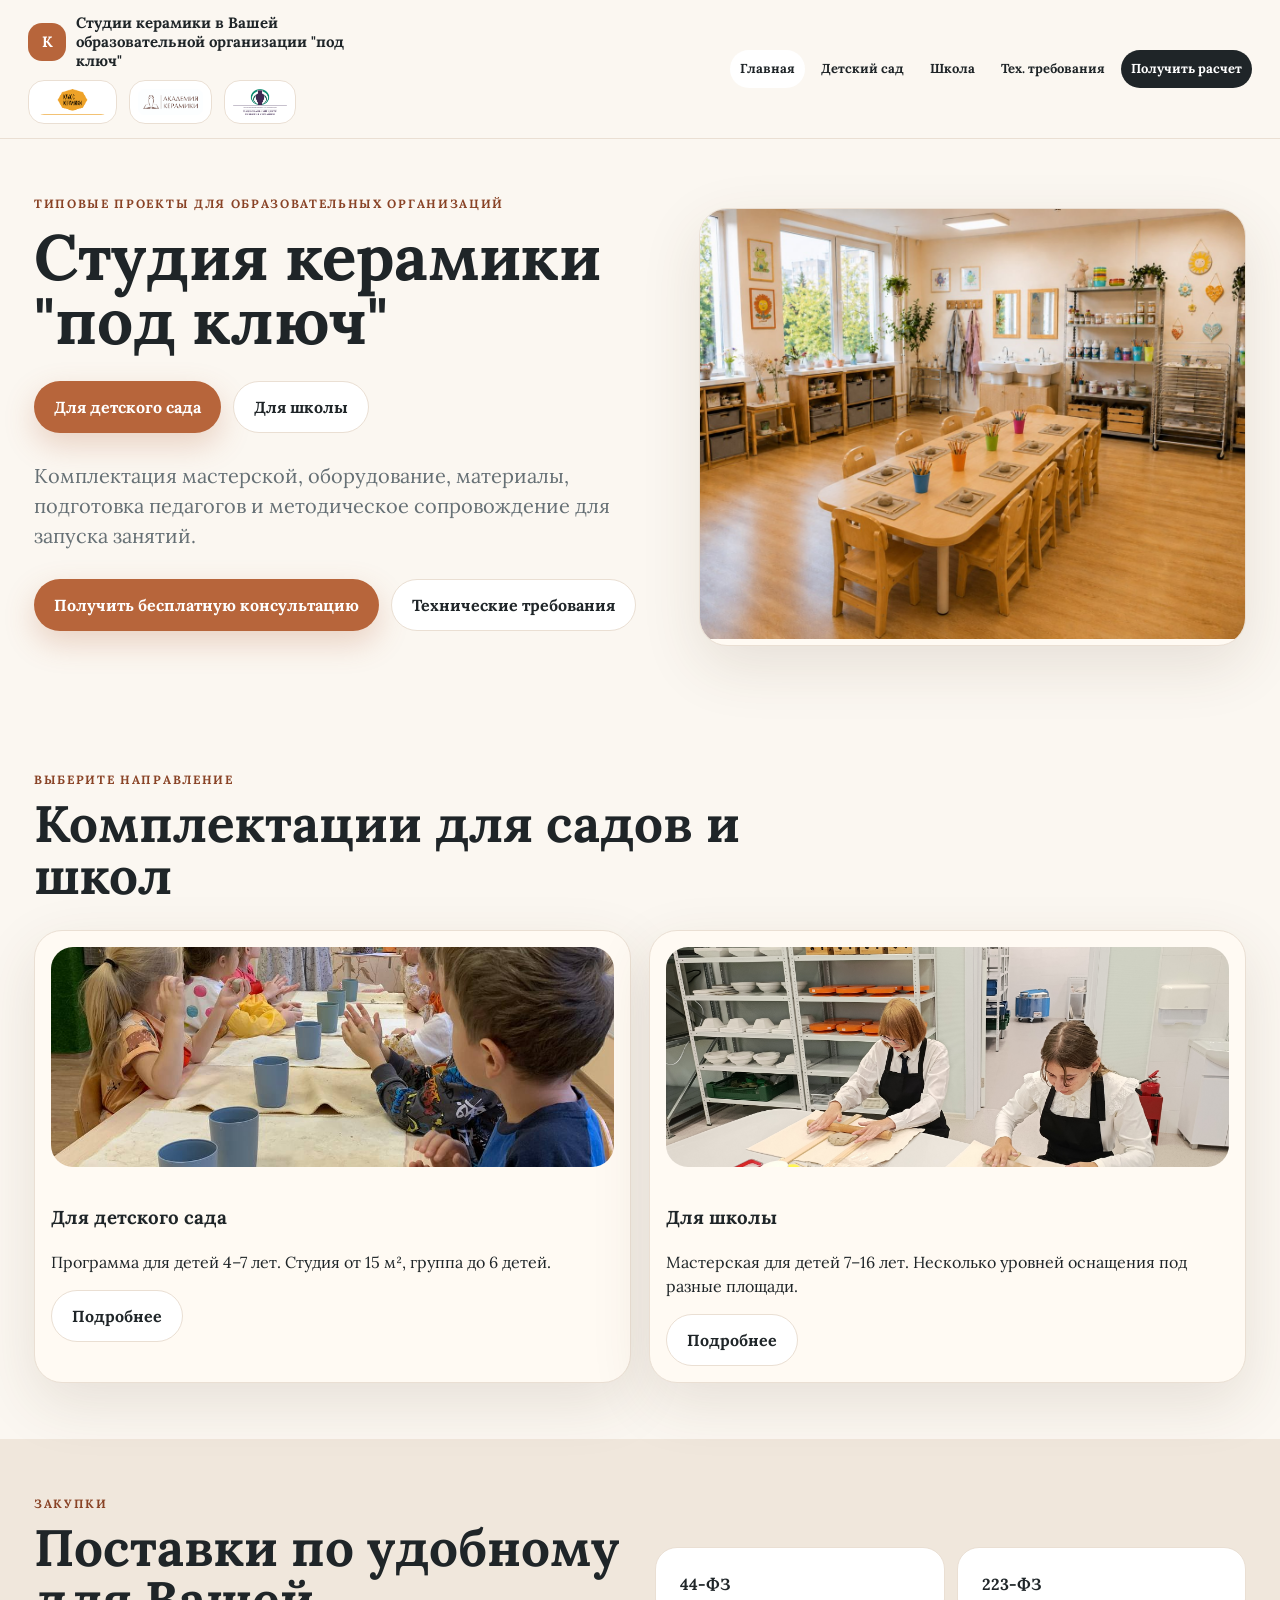
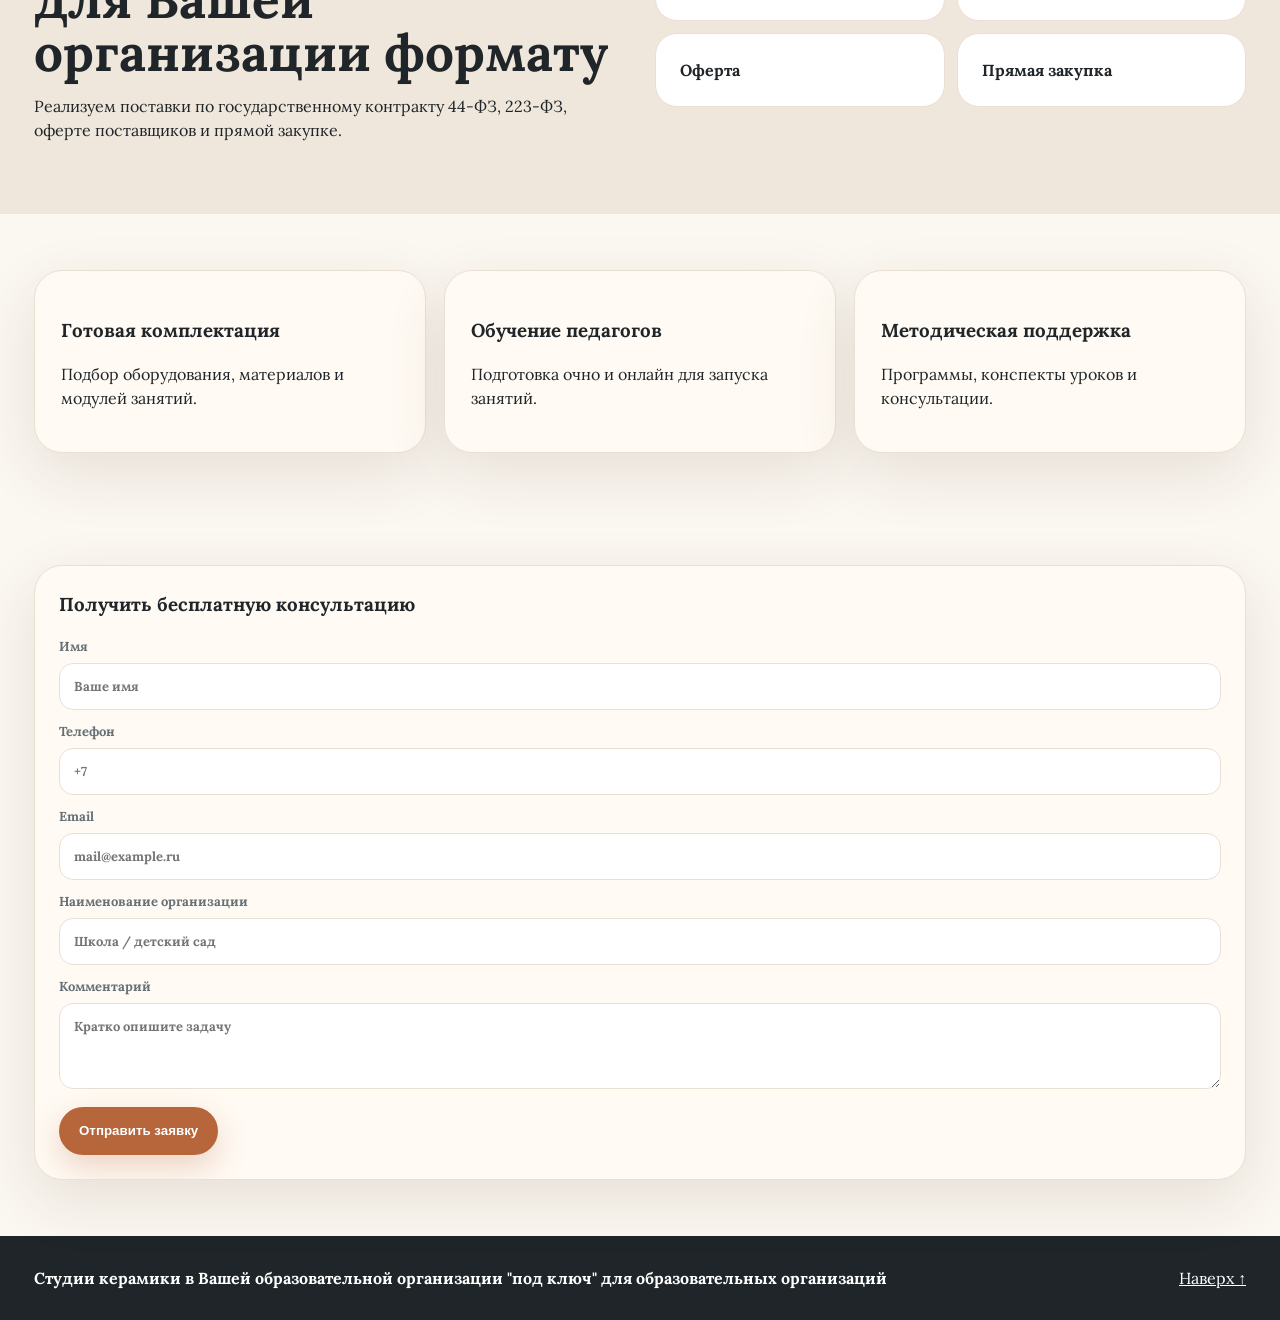
==== index.html @ 2d9cae2c "Publish approved local site updates" ====
<!doctype html>
<html lang="ru">
<head>
  <meta charset="utf-8">
  <meta name="viewport" content="width=device-width, initial-scale=1">
  <title>Студии керамики для школ и детских садов</title>
  <meta name="description" content="Типовые проекты студий и мастерских керамики для школ и детских садов: оборудование, обучение педагогов, методическое сопровождение.">
  <link rel="preconnect" href="https://fonts.googleapis.com">
  <link rel="preconnect" href="https://fonts.gstatic.com" crossorigin>
  <link href="https://fonts.googleapis.com/css2?family=Lora:wght@400;500;600;700&display=swap" rel="stylesheet">
  <link rel="stylesheet" href="assets/css/styles.css?v=lora-prod">
</head>
<body>

<header class="site-header">
  <div class="brand-stack">
    <a class="brand" href="index.html" aria-label="На главную">
      <span class="brand-mark">К</span><span>Керамические студии</span>
    </a>
    <div class="logo-row header-logo-row" aria-label="logos партнеров">
      <img src="logos/logo_class_ceramics.png" alt="Лого Класс керамики" loading="lazy">
      <img src="logos/logo_academy_ceramics.jpg" alt="Лого Академия керамики" loading="lazy">
      <img src="logos/logo_ncrk.png" alt="Лого НЦРК" loading="lazy">
    </div>
  </div>
  <button class="menu-toggle" aria-label="Открыть меню">☰</button>
  <nav class="main-nav">
    <a class="active" href="index.html">Главная</a>
    <a class="" href="detskiy-sad.html">Детский сад</a>
    <a class="" href="shkola.html">Школа</a>
    <a class="" href="tech.html">Тех. требования</a>
    <a class="nav-cta" href="#consult">Получить расчет</a>
  </nav>
</header>
<main>
<section id="top" class="hero">
  <div class="hero-content">
    <p class="eyebrow">Типовые проекты для образовательных организаций</p>
    <h1>Студия керамики "под ключ"</h1>
    <div class="actions"><a class="btn btn-primary" href="https://educeramic.ru/detskiy-sad.html">Для детского сада</a><a class="btn btn-secondary" href="https://educeramic.ru/shkola.html">Для школы</a></div>
    <p class="lead">Комплектация мастерской, оборудование, материалы, подготовка педагогов и методическое сопровождение для запуска занятий.</p>
    <div class="actions"><a class="btn btn-primary" href="#consult">Получить бесплатную консультацию</a><a class="btn btn-secondary" href="tech.html">Технические требования</a></div>
  </div>
  <div class="hero-card">
    <img class="hero-img" src="gardens/kindergarten_layout.jpg" alt="Расстановка студии керамики" loading="lazy" data-path="gardens/kindergarten_layout.jpg">
  </div>
</section>
<section class="section">
  <div class="section-head"><p class="eyebrow">Выберите направление</p><h2>Комплектации для садов и школ</h2></div>
  <div class="choice-grid">
    <article id="for-kindergarten" class="choice-card"><img class="" src="gardens/kindergarten_menu.jpg" alt="Для детского сада" loading="lazy" data-path="gardens/kindergarten_menu.jpg"><div><h3>Для детского сада</h3><p>Программа для детей 4–7 лет. Студия от 15 м², группа до 6 детей.</p><a class="btn btn-card" href="detskiy-sad.html">Подробнее</a></div></article>
    <article id="for-school" class="choice-card"><img class="" src="schools/school_menu.jpg" alt="Для школы" loading="lazy" data-path="schools/school_menu.jpg"><div><h3>Для школы</h3><p>Мастерская для детей 7–16 лет. Несколько уровней оснащения под разные площади.</p><a class="btn btn-card" href="shkola.html">Подробнее</a></div></article>
  </div>
</section>
<section class="section section-alt">
  <div class="split"><div><p class="eyebrow">Закупки</p><h2>Поставки по удобному для Вашей организации формату</h2><p>Реализуем поставки по государственному контракту 44-ФЗ, 223-ФЗ, оферте поставщиков и прямой закупке.</p></div><div class="feature-grid"><div>44-ФЗ</div><div>223-ФЗ</div><div>Оферта</div><div>Прямая закупка</div></div></div>
</section>
<section class="section"><div class="benefits"><div><h3>Готовая комплектация</h3><p>Подбор оборудования, материалов и модулей занятий.</p></div><div><h3>Обучение педагогов</h3><p>Подготовка очно и онлайн для запуска занятий.</p></div><div><h3>Методическая поддержка</h3><p>Программы, конспекты уроков и консультации.</p></div></div></section>
<section id="consult" class="section form-section">
<form id="main-consult" class="lead-form" action="https://formsubmit.co/ooo.dhc.tvorec@gmail.com" method="POST">
  <input type="hidden" name="_subject" value="Заявка с EDUCERAMIC_MAIN">
  <h3>Получить бесплатную консультацию</h3>
  <label>Имя<input name="name" type="text" placeholder="Ваше имя"></label>
  <label>Телефон<input name="phone" type="tel" placeholder="+7"></label>
  <label>Email<input name="email" type="email" placeholder="mail@example.ru"></label>
  <label>Наименование организации<input name="org" type="text" placeholder="Школа / детский сад"></label>
  <label>Комментарий<textarea name="comment" rows="3" placeholder="Кратко опишите задачу"></textarea></label>
  <button class="btn btn-primary" type="submit">Отправить заявку</button>
</form></section>
</main>
<footer class="footer">
  <div>
    <strong>Керамические студии для образовательных организаций</strong>
  </div>
  <a href="#top">Наверх ↑</a>
</footer>
<script src="assets/js/main.js?v=forms-menu-close"></script>
</body>
</html>
---- assets/css/styles.css ----
:root{--bg:#fbf7f1;--card:#fffaf3;--text:#1f2528;--muted:#667075;--line:#eadfd3;--accent:#b7653b;--accent-dark:#894326;--green:#556b4f;--shadow:0 20px 60px rgba(80,55,35,.12);--radius:28px}*{box-sizing:border-box}html{scroll-behavior:smooth}body{margin:0;font-family:Lora,Georgia,serif;color:var(--text);background:var(--bg);line-height:1.5}.site-header{position:sticky;top:0;z-index:50;display:flex;align-items:center;justify-content:space-between;gap:20px;padding:16px clamp(18px,4vw,52px);background:rgba(251,247,241,.86);backdrop-filter:blur(18px);border-bottom:1px solid var(--line)}.brand{display:flex;align-items:center;gap:10px;color:var(--text);font-weight:800;text-decoration:none}.brand-mark{display:grid;place-items:center;width:38px;height:38px;border-radius:14px;background:var(--accent);color:#fff;flex:0 0 auto}.main-nav{display:flex;align-items:center;gap:12px}.main-nav a{color:var(--text);text-decoration:none;font-weight:700;font-size:14px;padding:10px 12px;border-radius:999px}.main-nav a.active,.main-nav a:hover{background:#fff}.nav-cta{background:var(--text)!important;color:#fff!important}.menu-toggle{display:none;border:0;background:#fff;border-radius:12px;font-size:24px;padding:8px 12px}.hero{display:grid;grid-template-columns:1.1fr .9fr;gap:40px;align-items:center;min-height:calc(100vh - 80px);padding:70px clamp(18px,5vw,76px)}.hero h1,.subhero h1,.section h2,.package-card h3,.choice-card h3,.benefits h3,.lead-form h3,.tech-card h2{font-family:Lora,Georgia,serif;font-weight:700}.hero h1,.subhero h1{font-size:clamp(36px,6vw,76px);line-height:.95;margin:12px 0 22px}.lead{font-family:Lora,Georgia,serif;font-size:clamp(18px,2.4vw,24px);color:var(--muted);max-width:760px}.eyebrow{margin:0 0 8px;text-transform:uppercase;letter-spacing:.14em;color:var(--accent-dark);font-size:12px;font-weight:800}.actions{display:flex;flex-wrap:wrap;gap:12px;margin:28px 0}.btn{display:inline-flex;align-items:center;justify-content:center;min-height:48px;border-radius:999px;padding:13px 20px;text-decoration:none;font-weight:800;border:0;cursor:pointer}.btn-primary{background:var(--accent);color:#fff;box-shadow:0 12px 30px rgba(183,101,59,.25)}.btn-secondary,.btn-card{background:#fff;color:var(--text);border:1px solid var(--line)}.text-link{display:inline-block;margin-top:12px;color:var(--accent-dark);font-weight:800}.hero-card,.package-card,.tech-card,.choice-card,.lead-form,.benefits>div{background:var(--card);border:1px solid var(--line);border-radius:var(--radius);box-shadow:var(--shadow);overflow:hidden}.hero-img,.wide-img{width:100%;height:520px;object-fit:cover;background:#eee}.wide-img{height:420px;border-radius:var(--radius);box-shadow:var(--shadow)}.logo-row{display:flex;flex-wrap:wrap;gap:12px;margin-top:26px}.logo-row img{height:52px;max-width:180px;object-fit:contain;background:#fff;border-radius:16px;padding:8px;border:1px solid var(--line)}.section{padding:70px clamp(18px,5vw,76px)}.section-alt{background:#f0e7dc}.section-head{max-width:780px;margin-bottom:28px}.section h2{font-size:clamp(28px,4vw,52px);line-height:1.02;margin:0 0 16px}.choice-grid,.package-grid,.tech-grid{display:grid;grid-template-columns:repeat(2,minmax(0,1fr));gap:24px}.choice-card{display:grid;grid-template-columns:42% 1fr;gap:18px;padding:16px;align-items:center}.choice-card img{width:100%;height:260px;object-fit:cover;border-radius:22px;background:#eee}.split{display:grid;grid-template-columns:1fr 1fr;gap:30px;align-items:center}.feature-grid{display:grid;grid-template-columns:repeat(2,1fr);gap:12px}.feature-grid div,.stat-grid div{background:#fff;border:1px solid var(--line);padding:24px;border-radius:22px;font-weight:800}.benefits{display:grid;grid-template-columns:repeat(3,1fr);gap:18px}.benefits>div{padding:26px}.subhero{padding:80px clamp(18px,5vw,76px) 40px}.stat-grid{display:grid;grid-template-columns:repeat(4,1fr);gap:14px;margin-bottom:18px}.stat-grid b{display:block;font-size:28px;color:var(--accent-dark)}.stat-grid span{color:var(--muted);font-weight:600}.package-card{padding:24px}.package-wide{display:grid;grid-template-columns:1fr 1fr;gap:24px}.package-card h3{font-size:32px;margin:0 0 6px}.price{font-size:24px;font-weight:900;color:var(--accent-dark);margin:0 0 18px}.clean-list{padding-left:20px}.clean-list li,.simple-list li{margin:8px 0}.simple-list{padding-left:18px}.two-cols{display:grid;grid-template-columns:1fr .85fr;gap:20px}.slider{position:relative;margin:16px 0 20px}.slider-track{display:flex;overflow-x:auto;scroll-snap-type:x mandatory;gap:10px;scrollbar-width:thin}.slide{min-width:78%;scroll-snap-align:start}.slide img{width:100%;height:280px;object-fit:cover;border-radius:22px;background:#eee;border:1px solid var(--line)}.slider-btn{position:absolute;top:50%;transform:translateY(-50%);z-index:2;width:38px;height:38px;border:0;border-radius:999px;background:#fff;box-shadow:var(--shadow);font-size:26px;cursor:pointer}.slider-btn.prev{left:8px}.slider-btn.next{right:8px}.form-section{display:grid;grid-template-columns:repeat(auto-fit,minmax(280px,1fr));gap:18px;align-items:start}.lead-form{padding:24px}.lead-form h3{margin-top:0}.lead-form label{display:block;font-size:13px;font-weight:800;color:var(--muted);margin:12px 0}.lead-form input,.lead-form select,.lead-form textarea{width:100%;margin-top:6px;padding:13px 14px;border-radius:14px;border:1px solid var(--line);font:inherit;background:#fff}.tech-card{padding:28px}.footer{display:flex;justify-content:space-between;gap:24px;padding:34px clamp(18px,5vw,76px);background:#1f2528;color:#fff}.footer a{color:#fff}.image-missing{display:grid!important;place-items:center!important;text-align:center;padding:20px;background:linear-gradient(135deg,#efe5d8,#fff7ed);color:#7c5a45;font-weight:800;border:1px dashed #caa489}.image-missing::after{content:'Изображение не найдено: ' attr(data-path);font-size:13px}@media (max-width:860px){.menu-toggle{display:block}.main-nav{display:none;position:absolute;top:70px;left:18px;right:18px;flex-direction:column;align-items:stretch;background:#fff;border:1px solid var(--line);border-radius:22px;padding:14px;box-shadow:var(--shadow)}.main-nav.open{display:flex}.hero{grid-template-columns:1fr;padding-top:44px;min-height:auto}.hero-img,.wide-img{height:320px}.choice-grid,.package-grid,.tech-grid,.split,.package-wide,.two-cols{grid-template-columns:1fr}.choice-card{grid-template-columns:1fr}.benefits,.stat-grid{grid-template-columns:1fr}.section{padding:48px 18px}.subhero{padding:54px 18px 28px}.slide{min-width:88%}.slide img{height:240px}.footer{display:block}.main-nav a{font-size:16px}.hero h1,.subhero h1{font-size:42px}.logo-row img{height:46px}}

@media (min-width:861px) and (max-width:1280px){
  .site-header{padding:14px 28px;gap:14px}
  .brand{max-width:340px;font-size:15px;line-height:1.25}
  .main-nav{gap:6px}
  .main-nav a{font-size:13px;padding:9px 10px}
  .hero{grid-template-columns:minmax(0,1fr) minmax(360px,.86fr);gap:28px;min-height:auto;padding:56px 34px}
  .hero h1,.subhero h1{font-size:clamp(44px,5.2vw,64px);line-height:1}
  .lead{font-size:20px}
  .hero-img{height:430px}
  .wide-img{height:380px}
  .section{padding:56px 34px}
  .subhero{padding:64px 34px 34px}
  .choice-grid,.package-grid,.tech-grid{gap:18px}
  .choice-card{grid-template-columns:1fr;align-content:start}
  .choice-card img{height:220px}
  .stat-grid{grid-template-columns:repeat(2,1fr)}
  .package-card{padding:22px}
  .package-wide,.two-cols{grid-template-columns:1fr}
  .slide{min-width:72%}
  .slide img{height:250px}
  .footer{padding:30px 34px}
}

@media (max-width:640px){
  :root{--radius:20px}
  body{font-size:15px}
  .site-header{align-items:flex-start;gap:12px;padding:12px 18px}
  .brand{min-width:0;max-width:calc(100vw - 104px);font-size:17px;line-height:1.25}
  .brand-mark{width:42px;height:42px;border-radius:16px;font-size:20px}
  .menu-toggle{width:52px;height:52px;padding:0;border-radius:16px;flex:0 0 auto}
  .main-nav{top:70px;left:12px;right:12px;border-radius:18px}
  .main-nav a{padding:13px 14px}
  .nav-cta{text-align:center}
  .hero{gap:30px;padding:38px 18px 48px}
  .hero h1,.subhero h1{font-size:38px;line-height:1.04;margin-bottom:18px}
  .lead{font-size:18px;line-height:1.55}
  .eyebrow{font-size:11px;line-height:1.4}
  .actions{display:grid;grid-template-columns:1fr;gap:12px;margin:24px 0}
  .btn{width:100%;min-height:50px;padding:13px 16px;text-align:center}
  .logo-row{display:grid;grid-template-columns:repeat(3,minmax(0,1fr));gap:10px}
  .logo-row img{width:100%;height:48px;max-width:none;padding:7px;border-radius:14px}
  .hero-img,.wide-img{height:300px;border-radius:20px}
  .section{padding:46px 18px}
  .section h2{font-size:34px;line-height:1.08}
  .choice-card,.package-card,.tech-card,.lead-form,.benefits>div{border-radius:20px}
  .choice-card{padding:14px;gap:14px}
  .choice-card img{height:220px;border-radius:16px}
  .feature-grid{grid-template-columns:1fr}
  .feature-grid div,.stat-grid div{padding:20px;border-radius:18px}
  .package-card{padding:18px}
  .package-card h3{font-size:30px}
  .price{font-size:22px}
  .clean-list,.simple-list{padding-left:18px}
  .slide{min-width:92%}
  .slide img{height:220px;border-radius:16px}
  .slider-btn{width:34px;height:34px;font-size:24px}
  .form-section{grid-template-columns:1fr;gap:14px}
  .lead-form input,.lead-form select,.lead-form textarea{border-radius:12px}
  .footer{padding:28px 18px}
}

@media (max-width:420px){
  .brand{font-size:15px;max-width:calc(100vw - 92px)}
  .brand-mark{width:38px;height:38px}
  .menu-toggle{width:46px;height:46px}
  .hero h1,.subhero h1{font-size:34px}
  .hero-img,.wide-img{height:260px}
  .choice-card img,.slide img{height:200px}
  .logo-row img{height:44px}
}

.brand-stack{display:flex;flex-direction:column;gap:10px;min-width:0}
.header-logo-row{margin-top:0}
.header-logo-row img{height:44px}
@media (max-width:860px){
  .brand-stack{max-width:calc(100vw - 104px)}
  .header-logo-row{grid-template-columns:repeat(3,minmax(0,1fr));max-width:100%}
}
@media (max-width:420px){
  .brand-stack{max-width:calc(100vw - 92px)}
  .header-logo-row img{height:40px}
}
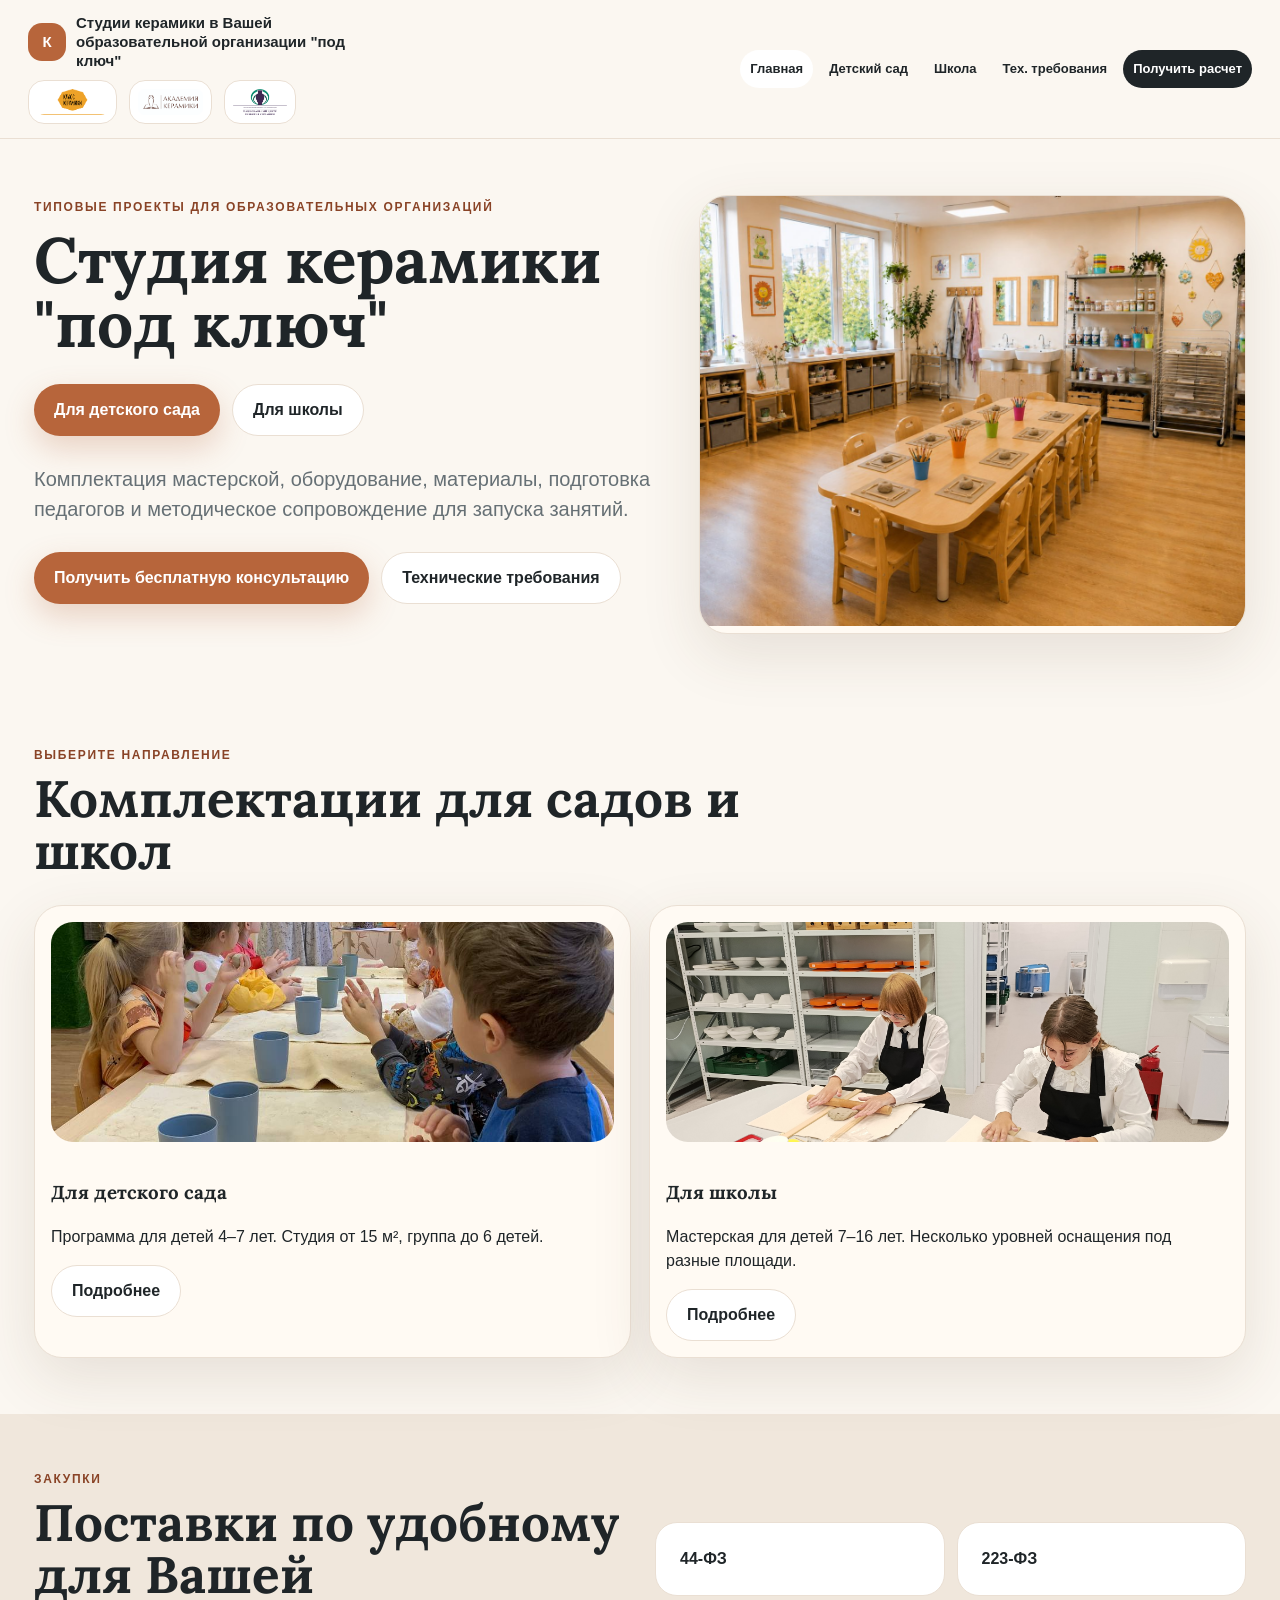
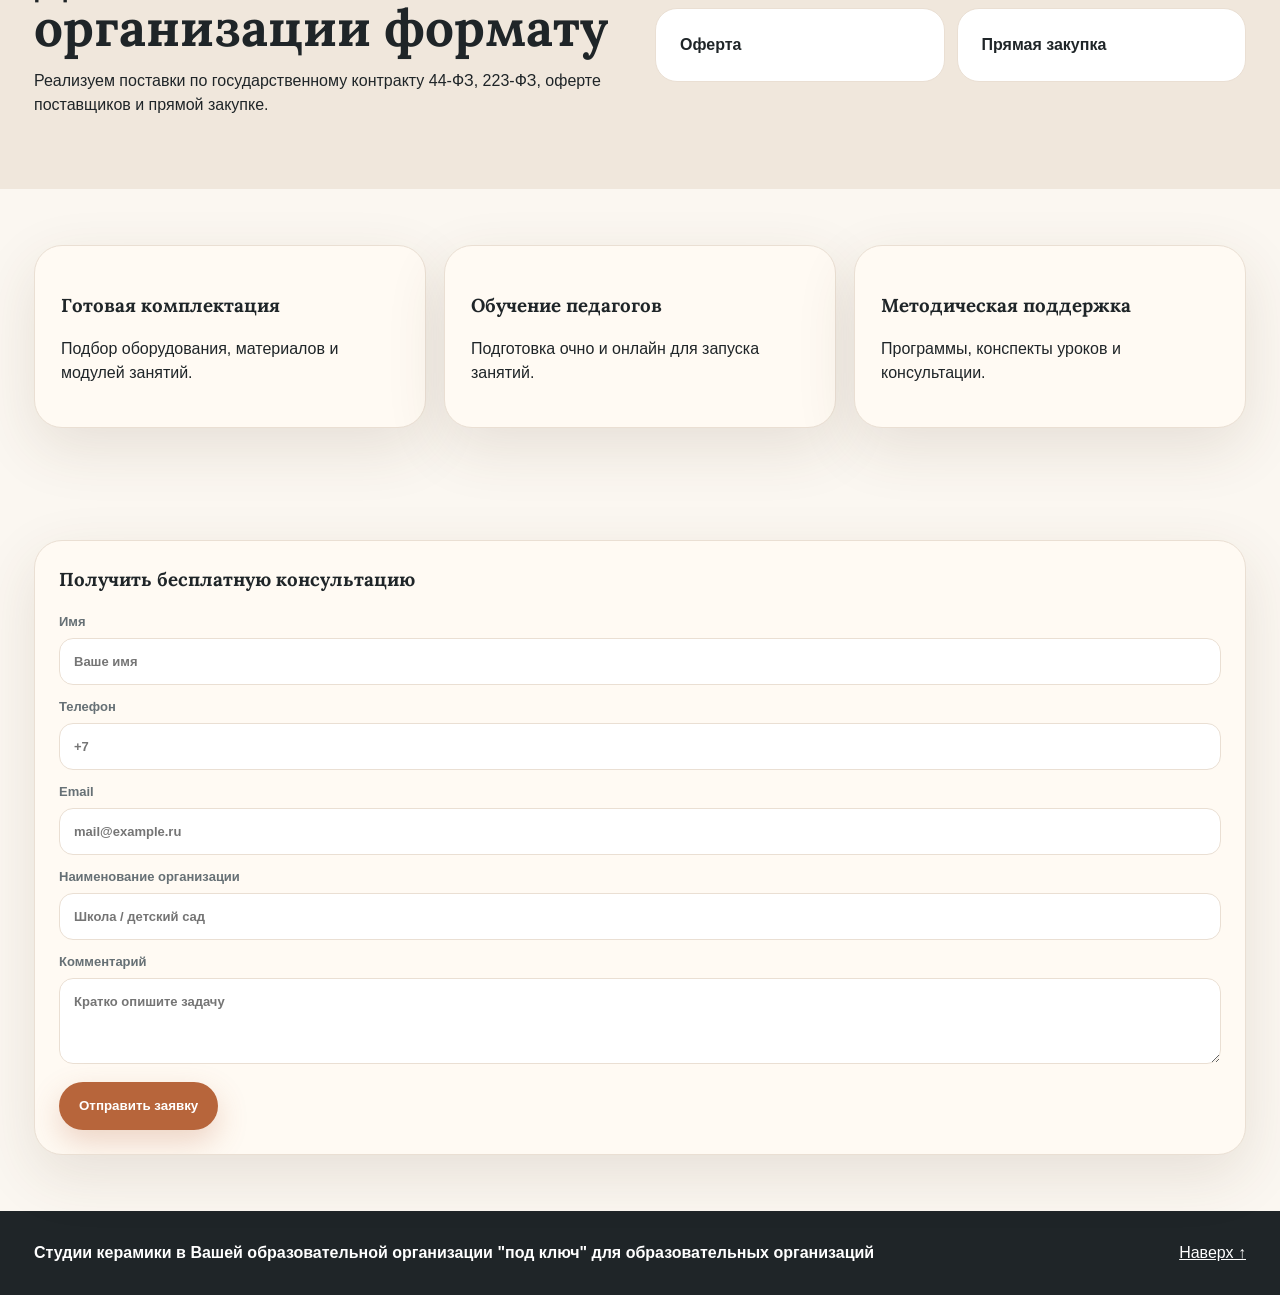
==== commit 07fdbe95: "Publish form_submit branch to main" ====
--- a/index.html
+++ b/index.html
@@ -8,7 +8,7 @@
   <link rel="preconnect" href="https://fonts.googleapis.com">
   <link rel="preconnect" href="https://fonts.gstatic.com" crossorigin>
   <link href="https://fonts.googleapis.com/css2?family=Lora:wght@400;500;600;700&display=swap" rel="stylesheet">
-  <link rel="stylesheet" href="assets/css/styles.css?v=lora-prod">
+  <link rel="stylesheet" href="assets/css/styles.css?v=lora-all">
 </head>
 <body>
 
@@ -57,8 +57,7 @@
 </section>
 <section class="section"><div class="benefits"><div><h3>Готовая комплектация</h3><p>Подбор оборудования, материалов и модулей занятий.</p></div><div><h3>Обучение педагогов</h3><p>Подготовка очно и онлайн для запуска занятий.</p></div><div><h3>Методическая поддержка</h3><p>Программы, конспекты уроков и консультации.</p></div></div></section>
 <section id="consult" class="section form-section">
-<form id="main-consult" class="lead-form" action="https://formsubmit.co/ooo.dhc.tvorec@gmail.com" method="POST">
-  <input type="hidden" name="_subject" value="Заявка с EDUCERAMIC_MAIN">
+<form id="main-consult" class="lead-form" action="https://formsubmit.co/info@razvitiekeramiki.ru" method="POST">
   <h3>Получить бесплатную консультацию</h3>
   <label>Имя<input name="name" type="text" placeholder="Ваше имя"></label>
   <label>Телефон<input name="phone" type="tel" placeholder="+7"></label>
@@ -74,6 +73,6 @@
   </div>
   <a href="#top">Наверх ↑</a>
 </footer>
-<script src="assets/js/main.js?v=forms-menu-close"></script>
+<script src="assets/js/main.js?v=site-update"></script>
 </body>
 </html>
--- a/assets/css/styles.css
+++ b/assets/css/styles.css
@@ -1,5 +1,5 @@
 
-:root{--bg:#fbf7f1;--card:#fffaf3;--text:#1f2528;--muted:#667075;--line:#eadfd3;--accent:#b7653b;--accent-dark:#894326;--green:#556b4f;--shadow:0 20px 60px rgba(80,55,35,.12);--radius:28px}*{box-sizing:border-box}html{scroll-behavior:smooth}body{margin:0;font-family:Lora,Georgia,serif;color:var(--text);background:var(--bg);line-height:1.5}.site-header{position:sticky;top:0;z-index:50;display:flex;align-items:center;justify-content:space-between;gap:20px;padding:16px clamp(18px,4vw,52px);background:rgba(251,247,241,.86);backdrop-filter:blur(18px);border-bottom:1px solid var(--line)}.brand{display:flex;align-items:center;gap:10px;color:var(--text);font-weight:800;text-decoration:none}.brand-mark{display:grid;place-items:center;width:38px;height:38px;border-radius:14px;background:var(--accent);color:#fff;flex:0 0 auto}.main-nav{display:flex;align-items:center;gap:12px}.main-nav a{color:var(--text);text-decoration:none;font-weight:700;font-size:14px;padding:10px 12px;border-radius:999px}.main-nav a.active,.main-nav a:hover{background:#fff}.nav-cta{background:var(--text)!important;color:#fff!important}.menu-toggle{display:none;border:0;background:#fff;border-radius:12px;font-size:24px;padding:8px 12px}.hero{display:grid;grid-template-columns:1.1fr .9fr;gap:40px;align-items:center;min-height:calc(100vh - 80px);padding:70px clamp(18px,5vw,76px)}.hero h1,.subhero h1,.section h2,.package-card h3,.choice-card h3,.benefits h3,.lead-form h3,.tech-card h2{font-family:Lora,Georgia,serif;font-weight:700}.hero h1,.subhero h1{font-size:clamp(36px,6vw,76px);line-height:.95;margin:12px 0 22px}.lead{font-family:Lora,Georgia,serif;font-size:clamp(18px,2.4vw,24px);color:var(--muted);max-width:760px}.eyebrow{margin:0 0 8px;text-transform:uppercase;letter-spacing:.14em;color:var(--accent-dark);font-size:12px;font-weight:800}.actions{display:flex;flex-wrap:wrap;gap:12px;margin:28px 0}.btn{display:inline-flex;align-items:center;justify-content:center;min-height:48px;border-radius:999px;padding:13px 20px;text-decoration:none;font-weight:800;border:0;cursor:pointer}.btn-primary{background:var(--accent);color:#fff;box-shadow:0 12px 30px rgba(183,101,59,.25)}.btn-secondary,.btn-card{background:#fff;color:var(--text);border:1px solid var(--line)}.text-link{display:inline-block;margin-top:12px;color:var(--accent-dark);font-weight:800}.hero-card,.package-card,.tech-card,.choice-card,.lead-form,.benefits>div{background:var(--card);border:1px solid var(--line);border-radius:var(--radius);box-shadow:var(--shadow);overflow:hidden}.hero-img,.wide-img{width:100%;height:520px;object-fit:cover;background:#eee}.wide-img{height:420px;border-radius:var(--radius);box-shadow:var(--shadow)}.logo-row{display:flex;flex-wrap:wrap;gap:12px;margin-top:26px}.logo-row img{height:52px;max-width:180px;object-fit:contain;background:#fff;border-radius:16px;padding:8px;border:1px solid var(--line)}.section{padding:70px clamp(18px,5vw,76px)}.section-alt{background:#f0e7dc}.section-head{max-width:780px;margin-bottom:28px}.section h2{font-size:clamp(28px,4vw,52px);line-height:1.02;margin:0 0 16px}.choice-grid,.package-grid,.tech-grid{display:grid;grid-template-columns:repeat(2,minmax(0,1fr));gap:24px}.choice-card{display:grid;grid-template-columns:42% 1fr;gap:18px;padding:16px;align-items:center}.choice-card img{width:100%;height:260px;object-fit:cover;border-radius:22px;background:#eee}.split{display:grid;grid-template-columns:1fr 1fr;gap:30px;align-items:center}.feature-grid{display:grid;grid-template-columns:repeat(2,1fr);gap:12px}.feature-grid div,.stat-grid div{background:#fff;border:1px solid var(--line);padding:24px;border-radius:22px;font-weight:800}.benefits{display:grid;grid-template-columns:repeat(3,1fr);gap:18px}.benefits>div{padding:26px}.subhero{padding:80px clamp(18px,5vw,76px) 40px}.stat-grid{display:grid;grid-template-columns:repeat(4,1fr);gap:14px;margin-bottom:18px}.stat-grid b{display:block;font-size:28px;color:var(--accent-dark)}.stat-grid span{color:var(--muted);font-weight:600}.package-card{padding:24px}.package-wide{display:grid;grid-template-columns:1fr 1fr;gap:24px}.package-card h3{font-size:32px;margin:0 0 6px}.price{font-size:24px;font-weight:900;color:var(--accent-dark);margin:0 0 18px}.clean-list{padding-left:20px}.clean-list li,.simple-list li{margin:8px 0}.simple-list{padding-left:18px}.two-cols{display:grid;grid-template-columns:1fr .85fr;gap:20px}.slider{position:relative;margin:16px 0 20px}.slider-track{display:flex;overflow-x:auto;scroll-snap-type:x mandatory;gap:10px;scrollbar-width:thin}.slide{min-width:78%;scroll-snap-align:start}.slide img{width:100%;height:280px;object-fit:cover;border-radius:22px;background:#eee;border:1px solid var(--line)}.slider-btn{position:absolute;top:50%;transform:translateY(-50%);z-index:2;width:38px;height:38px;border:0;border-radius:999px;background:#fff;box-shadow:var(--shadow);font-size:26px;cursor:pointer}.slider-btn.prev{left:8px}.slider-btn.next{right:8px}.form-section{display:grid;grid-template-columns:repeat(auto-fit,minmax(280px,1fr));gap:18px;align-items:start}.lead-form{padding:24px}.lead-form h3{margin-top:0}.lead-form label{display:block;font-size:13px;font-weight:800;color:var(--muted);margin:12px 0}.lead-form input,.lead-form select,.lead-form textarea{width:100%;margin-top:6px;padding:13px 14px;border-radius:14px;border:1px solid var(--line);font:inherit;background:#fff}.tech-card{padding:28px}.footer{display:flex;justify-content:space-between;gap:24px;padding:34px clamp(18px,5vw,76px);background:#1f2528;color:#fff}.footer a{color:#fff}.image-missing{display:grid!important;place-items:center!important;text-align:center;padding:20px;background:linear-gradient(135deg,#efe5d8,#fff7ed);color:#7c5a45;font-weight:800;border:1px dashed #caa489}.image-missing::after{content:'Изображение не найдено: ' attr(data-path);font-size:13px}@media (max-width:860px){.menu-toggle{display:block}.main-nav{display:none;position:absolute;top:70px;left:18px;right:18px;flex-direction:column;align-items:stretch;background:#fff;border:1px solid var(--line);border-radius:22px;padding:14px;box-shadow:var(--shadow)}.main-nav.open{display:flex}.hero{grid-template-columns:1fr;padding-top:44px;min-height:auto}.hero-img,.wide-img{height:320px}.choice-grid,.package-grid,.tech-grid,.split,.package-wide,.two-cols{grid-template-columns:1fr}.choice-card{grid-template-columns:1fr}.benefits,.stat-grid{grid-template-columns:1fr}.section{padding:48px 18px}.subhero{padding:54px 18px 28px}.slide{min-width:88%}.slide img{height:240px}.footer{display:block}.main-nav a{font-size:16px}.hero h1,.subhero h1{font-size:42px}.logo-row img{height:46px}}
+:root{--bg:#fbf7f1;--card:#fffaf3;--text:#1f2528;--muted:#667075;--line:#eadfd3;--accent:#b7653b;--accent-dark:#894326;--green:#556b4f;--shadow:0 20px 60px rgba(80,55,35,.12);--radius:28px}*{box-sizing:border-box}html{scroll-behavior:smooth}body{margin:0;font-family:Manrope,Arial,sans-serif;color:var(--text);background:var(--bg);line-height:1.5}.site-header{position:sticky;top:0;z-index:50;display:flex;align-items:center;justify-content:space-between;gap:20px;padding:16px clamp(18px,4vw,52px);background:rgba(251,247,241,.86);backdrop-filter:blur(18px);border-bottom:1px solid var(--line)}.brand{display:flex;align-items:center;gap:10px;color:var(--text);font-weight:800;text-decoration:none}.brand-mark{display:grid;place-items:center;width:38px;height:38px;border-radius:14px;background:var(--accent);color:#fff;flex:0 0 auto}.main-nav{display:flex;align-items:center;gap:12px}.main-nav a{color:var(--text);text-decoration:none;font-weight:700;font-size:14px;padding:10px 12px;border-radius:999px}.main-nav a.active,.main-nav a:hover{background:#fff}.nav-cta{background:var(--text)!important;color:#fff!important}.menu-toggle{display:none;border:0;background:#fff;border-radius:12px;font-size:24px;padding:8px 12px}.hero{display:grid;grid-template-columns:1.1fr .9fr;gap:40px;align-items:center;min-height:calc(100vh - 80px);padding:70px clamp(18px,5vw,76px)}.hero h1,.subhero h1,.section h2,.package-card h3,.choice-card h3,.benefits h3,.lead-form h3,.tech-card h2{font-family:Lora,Manrope,Arial,sans-serif;font-weight:700}.hero h1,.subhero h1{font-size:clamp(36px,6vw,76px);line-height:.95;margin:12px 0 22px}.lead{font-size:clamp(18px,2.4vw,24px);color:var(--muted);max-width:760px}.eyebrow{margin:0 0 8px;text-transform:uppercase;letter-spacing:.14em;color:var(--accent-dark);font-size:12px;font-weight:800}.actions{display:flex;flex-wrap:wrap;gap:12px;margin:28px 0}.btn{display:inline-flex;align-items:center;justify-content:center;min-height:48px;border-radius:999px;padding:13px 20px;text-decoration:none;font-weight:800;border:0;cursor:pointer}.btn-primary{background:var(--accent);color:#fff;box-shadow:0 12px 30px rgba(183,101,59,.25)}.btn-secondary,.btn-card{background:#fff;color:var(--text);border:1px solid var(--line)}.text-link{display:inline-block;margin-top:12px;color:var(--accent-dark);font-weight:800}.hero-card,.package-card,.tech-card,.choice-card,.lead-form,.benefits>div{background:var(--card);border:1px solid var(--line);border-radius:var(--radius);box-shadow:var(--shadow);overflow:hidden}.hero-img,.wide-img{width:100%;height:520px;object-fit:cover;background:#eee}.wide-img{height:420px;border-radius:var(--radius);box-shadow:var(--shadow)}.logo-row{display:flex;flex-wrap:wrap;gap:12px;margin-top:26px}.logo-row img{height:52px;max-width:180px;object-fit:contain;background:#fff;border-radius:16px;padding:8px;border:1px solid var(--line)}.section{padding:70px clamp(18px,5vw,76px)}.section-alt{background:#f0e7dc}.section-head{max-width:780px;margin-bottom:28px}.section h2{font-size:clamp(28px,4vw,52px);line-height:1.02;margin:0 0 16px}.choice-grid,.package-grid,.tech-grid{display:grid;grid-template-columns:repeat(2,minmax(0,1fr));gap:24px}.choice-card{display:grid;grid-template-columns:42% 1fr;gap:18px;padding:16px;align-items:center}.choice-card img{width:100%;height:260px;object-fit:cover;border-radius:22px;background:#eee}.split{display:grid;grid-template-columns:1fr 1fr;gap:30px;align-items:center}.feature-grid{display:grid;grid-template-columns:repeat(2,1fr);gap:12px}.feature-grid div,.stat-grid div{background:#fff;border:1px solid var(--line);padding:24px;border-radius:22px;font-weight:800}.benefits{display:grid;grid-template-columns:repeat(3,1fr);gap:18px}.benefits>div{padding:26px}.subhero{padding:80px clamp(18px,5vw,76px) 40px}.stat-grid{display:grid;grid-template-columns:repeat(4,1fr);gap:14px;margin-bottom:18px}.stat-grid b{display:block;font-size:28px;color:var(--accent-dark)}.stat-grid span{color:var(--muted);font-weight:600}.package-card{padding:24px}.package-wide{display:grid;grid-template-columns:1fr 1fr;gap:24px}.package-card h3{font-size:32px;margin:0 0 6px}.price{font-size:24px;font-weight:900;color:var(--accent-dark);margin:0 0 18px}.clean-list{padding-left:20px}.clean-list li,.simple-list li{margin:8px 0}.simple-list{padding-left:18px}.two-cols{display:grid;grid-template-columns:1fr .85fr;gap:20px}.slider{position:relative;margin:16px 0 20px}.slider-track{display:flex;overflow-x:auto;scroll-snap-type:x mandatory;gap:10px;scrollbar-width:thin}.slide{min-width:78%;scroll-snap-align:start}.slide img{width:100%;height:280px;object-fit:cover;border-radius:22px;background:#eee;border:1px solid var(--line)}.slider-btn{position:absolute;top:50%;transform:translateY(-50%);z-index:2;width:38px;height:38px;border:0;border-radius:999px;background:#fff;box-shadow:var(--shadow);font-size:26px;cursor:pointer}.slider-btn.prev{left:8px}.slider-btn.next{right:8px}.form-section{display:grid;grid-template-columns:repeat(auto-fit,minmax(280px,1fr));gap:18px;align-items:start}.lead-form{padding:24px}.lead-form h3{margin-top:0}.lead-form label{display:block;font-size:13px;font-weight:800;color:var(--muted);margin:12px 0}.lead-form input,.lead-form select,.lead-form textarea{width:100%;margin-top:6px;padding:13px 14px;border-radius:14px;border:1px solid var(--line);font:inherit;background:#fff}.tech-card{padding:28px}.footer{display:flex;justify-content:space-between;gap:24px;padding:34px clamp(18px,5vw,76px);background:#1f2528;color:#fff}.footer a{color:#fff}.image-missing{display:grid!important;place-items:center!important;text-align:center;padding:20px;background:linear-gradient(135deg,#efe5d8,#fff7ed);color:#7c5a45;font-weight:800;border:1px dashed #caa489}.image-missing::after{content:'Изображение не найдено: ' attr(data-path);font-size:13px}@media (max-width:860px){.menu-toggle{display:block}.main-nav{display:none;position:absolute;top:70px;left:18px;right:18px;flex-direction:column;align-items:stretch;background:#fff;border:1px solid var(--line);border-radius:22px;padding:14px;box-shadow:var(--shadow)}.main-nav.open{display:flex}.hero{grid-template-columns:1fr;padding-top:44px;min-height:auto}.hero-img,.wide-img{height:320px}.choice-grid,.package-grid,.tech-grid,.split,.package-wide,.two-cols{grid-template-columns:1fr}.choice-card{grid-template-columns:1fr}.benefits,.stat-grid{grid-template-columns:1fr}.section{padding:48px 18px}.subhero{padding:54px 18px 28px}.slide{min-width:88%}.slide img{height:240px}.footer{display:block}.main-nav a{font-size:16px}.hero h1,.subhero h1{font-size:42px}.logo-row img{height:46px}}
 
 @media (min-width:861px) and (max-width:1280px){
   .site-header{padding:14px 28px;gap:14px}
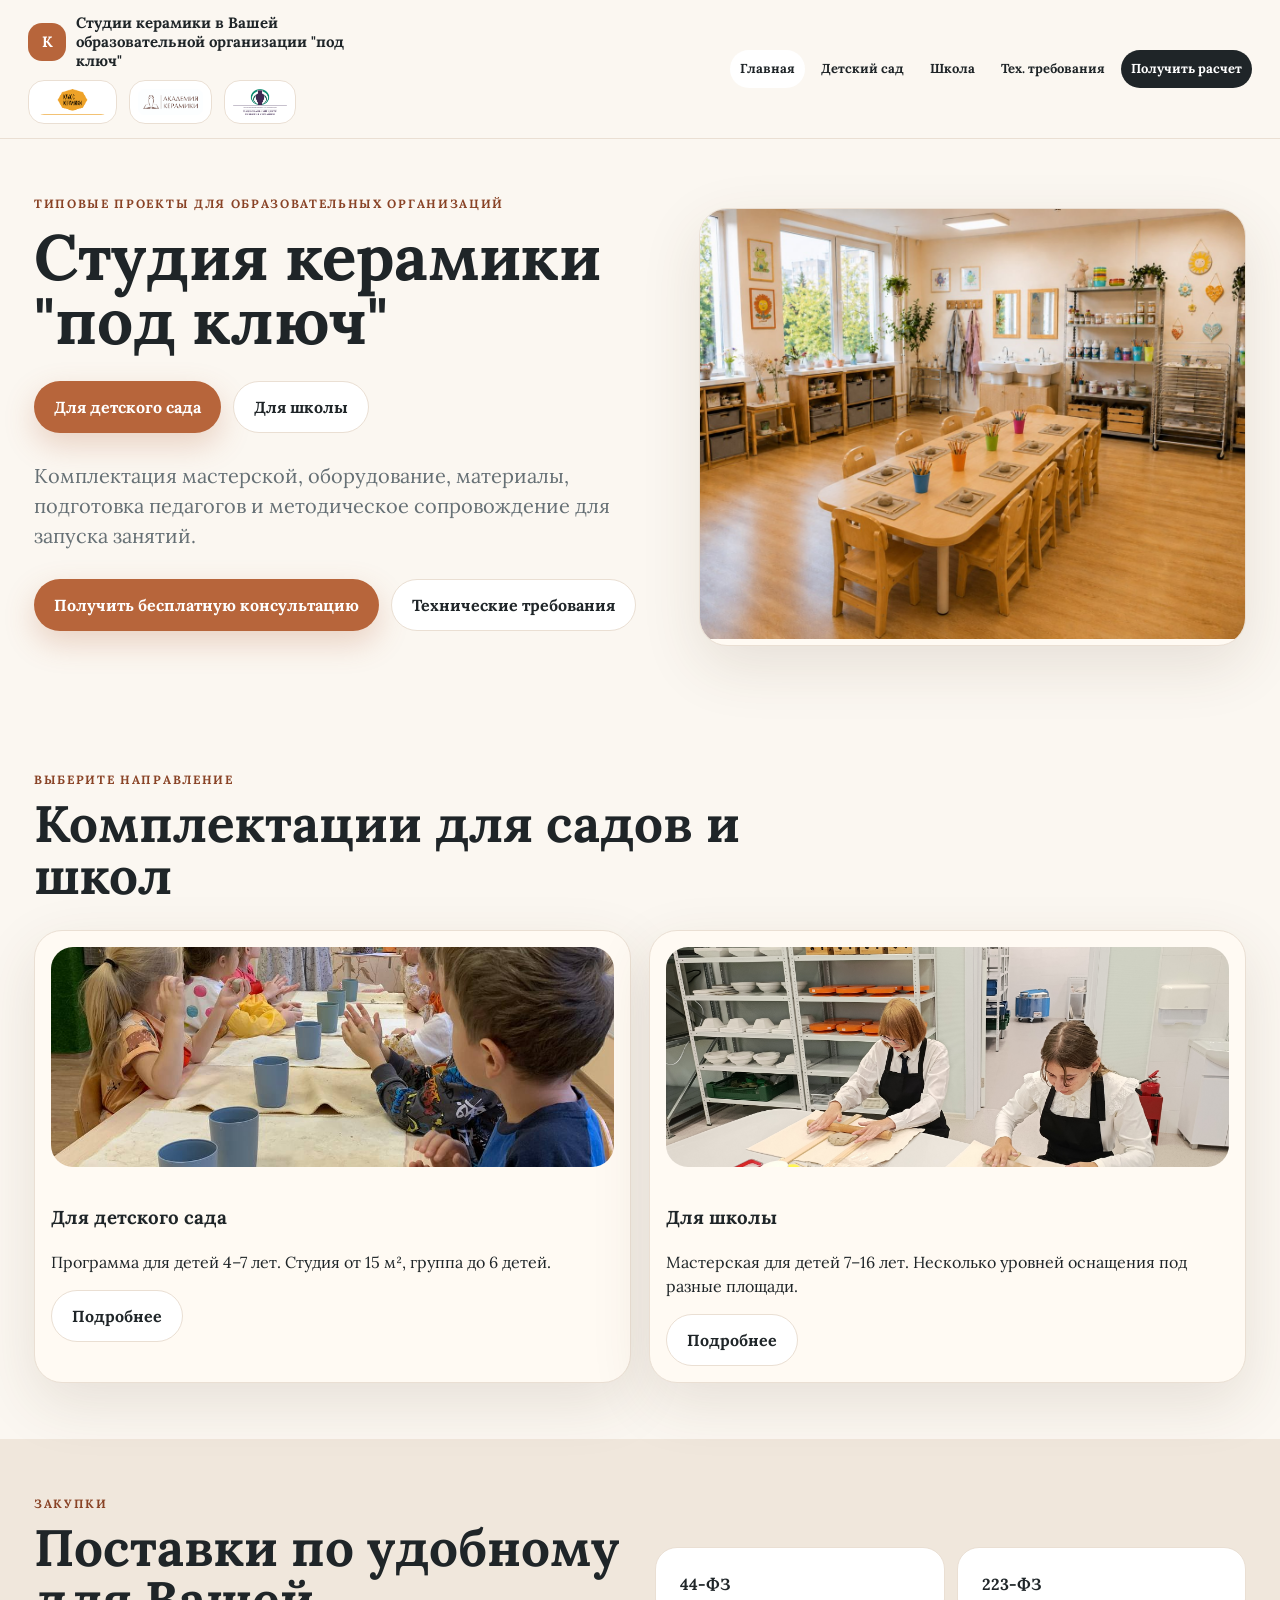
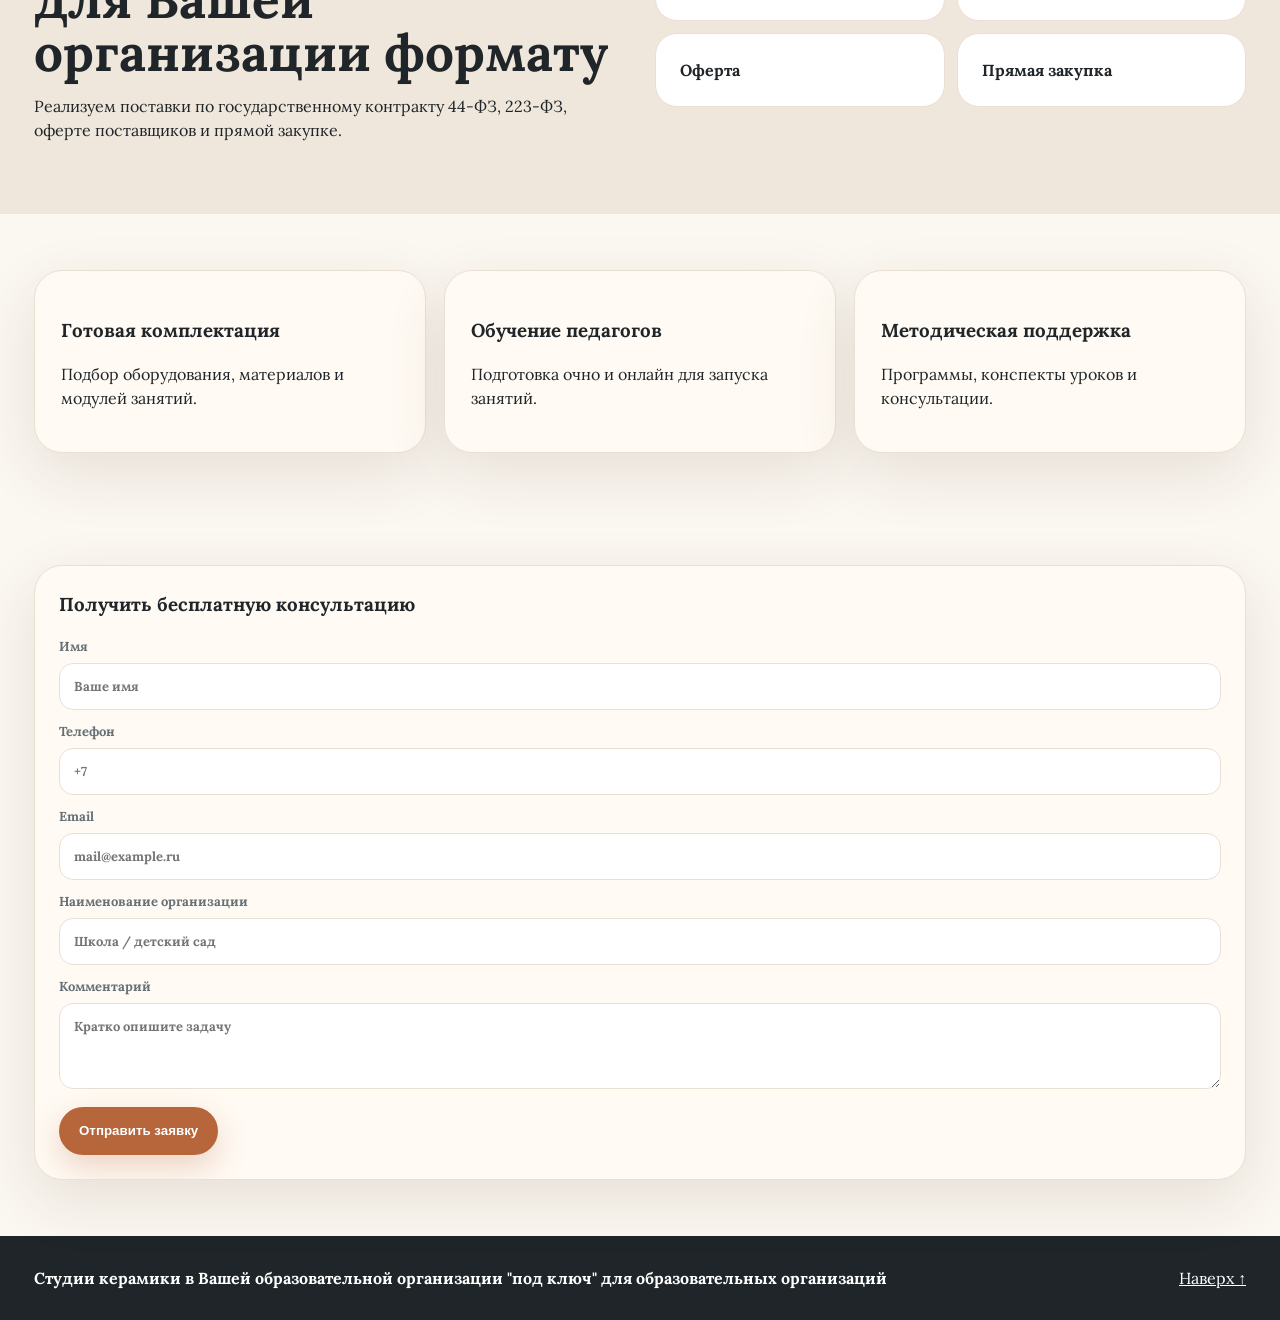
==== commit 5a5632af: "Restore yesterday site version" ====
--- a/index.html
+++ b/index.html
@@ -8,7 +8,7 @@
   <link rel="preconnect" href="https://fonts.googleapis.com">
   <link rel="preconnect" href="https://fonts.gstatic.com" crossorigin>
   <link href="https://fonts.googleapis.com/css2?family=Lora:wght@400;500;600;700&display=swap" rel="stylesheet">
-  <link rel="stylesheet" href="assets/css/styles.css?v=lora-all">
+  <link rel="stylesheet" href="assets/css/styles.css?v=lora-prod">
 </head>
 <body>
 
@@ -57,7 +57,9 @@
 </section>
 <section class="section"><div class="benefits"><div><h3>Готовая комплектация</h3><p>Подбор оборудования, материалов и модулей занятий.</p></div><div><h3>Обучение педагогов</h3><p>Подготовка очно и онлайн для запуска занятий.</p></div><div><h3>Методическая поддержка</h3><p>Программы, конспекты уроков и консультации.</p></div></div></section>
 <section id="consult" class="section form-section">
-<form id="main-consult" class="lead-form" action="https://formsubmit.co/info@razvitiekeramiki.ru" method="POST">
+<form id="main-consult" class="lead-form" action="https://formsubmit.co/ooo.dhc.tvorec@gmail.com" method="POST">
+  <input type="hidden" name="_subject" value="Заявка с EDUCERAMIC_MAIN">
+  <input type="hidden" name="_next" value="https://educeramic.ru/thanks.html">
   <h3>Получить бесплатную консультацию</h3>
   <label>Имя<input name="name" type="text" placeholder="Ваше имя"></label>
   <label>Телефон<input name="phone" type="tel" placeholder="+7"></label>
@@ -73,6 +75,6 @@
   </div>
   <a href="#top">Наверх ↑</a>
 </footer>
-<script src="assets/js/main.js?v=site-update"></script>
+<script src="assets/js/main.js?v=forms-menu-close"></script>
 </body>
 </html>
--- a/assets/css/styles.css
+++ b/assets/css/styles.css
@@ -1,5 +1,5 @@
 
-:root{--bg:#fbf7f1;--card:#fffaf3;--text:#1f2528;--muted:#667075;--line:#eadfd3;--accent:#b7653b;--accent-dark:#894326;--green:#556b4f;--shadow:0 20px 60px rgba(80,55,35,.12);--radius:28px}*{box-sizing:border-box}html{scroll-behavior:smooth}body{margin:0;font-family:Manrope,Arial,sans-serif;color:var(--text);background:var(--bg);line-height:1.5}.site-header{position:sticky;top:0;z-index:50;display:flex;align-items:center;justify-content:space-between;gap:20px;padding:16px clamp(18px,4vw,52px);background:rgba(251,247,241,.86);backdrop-filter:blur(18px);border-bottom:1px solid var(--line)}.brand{display:flex;align-items:center;gap:10px;color:var(--text);font-weight:800;text-decoration:none}.brand-mark{display:grid;place-items:center;width:38px;height:38px;border-radius:14px;background:var(--accent);color:#fff;flex:0 0 auto}.main-nav{display:flex;align-items:center;gap:12px}.main-nav a{color:var(--text);text-decoration:none;font-weight:700;font-size:14px;padding:10px 12px;border-radius:999px}.main-nav a.active,.main-nav a:hover{background:#fff}.nav-cta{background:var(--text)!important;color:#fff!important}.menu-toggle{display:none;border:0;background:#fff;border-radius:12px;font-size:24px;padding:8px 12px}.hero{display:grid;grid-template-columns:1.1fr .9fr;gap:40px;align-items:center;min-height:calc(100vh - 80px);padding:70px clamp(18px,5vw,76px)}.hero h1,.subhero h1,.section h2,.package-card h3,.choice-card h3,.benefits h3,.lead-form h3,.tech-card h2{font-family:Lora,Manrope,Arial,sans-serif;font-weight:700}.hero h1,.subhero h1{font-size:clamp(36px,6vw,76px);line-height:.95;margin:12px 0 22px}.lead{font-size:clamp(18px,2.4vw,24px);color:var(--muted);max-width:760px}.eyebrow{margin:0 0 8px;text-transform:uppercase;letter-spacing:.14em;color:var(--accent-dark);font-size:12px;font-weight:800}.actions{display:flex;flex-wrap:wrap;gap:12px;margin:28px 0}.btn{display:inline-flex;align-items:center;justify-content:center;min-height:48px;border-radius:999px;padding:13px 20px;text-decoration:none;font-weight:800;border:0;cursor:pointer}.btn-primary{background:var(--accent);color:#fff;box-shadow:0 12px 30px rgba(183,101,59,.25)}.btn-secondary,.btn-card{background:#fff;color:var(--text);border:1px solid var(--line)}.text-link{display:inline-block;margin-top:12px;color:var(--accent-dark);font-weight:800}.hero-card,.package-card,.tech-card,.choice-card,.lead-form,.benefits>div{background:var(--card);border:1px solid var(--line);border-radius:var(--radius);box-shadow:var(--shadow);overflow:hidden}.hero-img,.wide-img{width:100%;height:520px;object-fit:cover;background:#eee}.wide-img{height:420px;border-radius:var(--radius);box-shadow:var(--shadow)}.logo-row{display:flex;flex-wrap:wrap;gap:12px;margin-top:26px}.logo-row img{height:52px;max-width:180px;object-fit:contain;background:#fff;border-radius:16px;padding:8px;border:1px solid var(--line)}.section{padding:70px clamp(18px,5vw,76px)}.section-alt{background:#f0e7dc}.section-head{max-width:780px;margin-bottom:28px}.section h2{font-size:clamp(28px,4vw,52px);line-height:1.02;margin:0 0 16px}.choice-grid,.package-grid,.tech-grid{display:grid;grid-template-columns:repeat(2,minmax(0,1fr));gap:24px}.choice-card{display:grid;grid-template-columns:42% 1fr;gap:18px;padding:16px;align-items:center}.choice-card img{width:100%;height:260px;object-fit:cover;border-radius:22px;background:#eee}.split{display:grid;grid-template-columns:1fr 1fr;gap:30px;align-items:center}.feature-grid{display:grid;grid-template-columns:repeat(2,1fr);gap:12px}.feature-grid div,.stat-grid div{background:#fff;border:1px solid var(--line);padding:24px;border-radius:22px;font-weight:800}.benefits{display:grid;grid-template-columns:repeat(3,1fr);gap:18px}.benefits>div{padding:26px}.subhero{padding:80px clamp(18px,5vw,76px) 40px}.stat-grid{display:grid;grid-template-columns:repeat(4,1fr);gap:14px;margin-bottom:18px}.stat-grid b{display:block;font-size:28px;color:var(--accent-dark)}.stat-grid span{color:var(--muted);font-weight:600}.package-card{padding:24px}.package-wide{display:grid;grid-template-columns:1fr 1fr;gap:24px}.package-card h3{font-size:32px;margin:0 0 6px}.price{font-size:24px;font-weight:900;color:var(--accent-dark);margin:0 0 18px}.clean-list{padding-left:20px}.clean-list li,.simple-list li{margin:8px 0}.simple-list{padding-left:18px}.two-cols{display:grid;grid-template-columns:1fr .85fr;gap:20px}.slider{position:relative;margin:16px 0 20px}.slider-track{display:flex;overflow-x:auto;scroll-snap-type:x mandatory;gap:10px;scrollbar-width:thin}.slide{min-width:78%;scroll-snap-align:start}.slide img{width:100%;height:280px;object-fit:cover;border-radius:22px;background:#eee;border:1px solid var(--line)}.slider-btn{position:absolute;top:50%;transform:translateY(-50%);z-index:2;width:38px;height:38px;border:0;border-radius:999px;background:#fff;box-shadow:var(--shadow);font-size:26px;cursor:pointer}.slider-btn.prev{left:8px}.slider-btn.next{right:8px}.form-section{display:grid;grid-template-columns:repeat(auto-fit,minmax(280px,1fr));gap:18px;align-items:start}.lead-form{padding:24px}.lead-form h3{margin-top:0}.lead-form label{display:block;font-size:13px;font-weight:800;color:var(--muted);margin:12px 0}.lead-form input,.lead-form select,.lead-form textarea{width:100%;margin-top:6px;padding:13px 14px;border-radius:14px;border:1px solid var(--line);font:inherit;background:#fff}.tech-card{padding:28px}.footer{display:flex;justify-content:space-between;gap:24px;padding:34px clamp(18px,5vw,76px);background:#1f2528;color:#fff}.footer a{color:#fff}.image-missing{display:grid!important;place-items:center!important;text-align:center;padding:20px;background:linear-gradient(135deg,#efe5d8,#fff7ed);color:#7c5a45;font-weight:800;border:1px dashed #caa489}.image-missing::after{content:'Изображение не найдено: ' attr(data-path);font-size:13px}@media (max-width:860px){.menu-toggle{display:block}.main-nav{display:none;position:absolute;top:70px;left:18px;right:18px;flex-direction:column;align-items:stretch;background:#fff;border:1px solid var(--line);border-radius:22px;padding:14px;box-shadow:var(--shadow)}.main-nav.open{display:flex}.hero{grid-template-columns:1fr;padding-top:44px;min-height:auto}.hero-img,.wide-img{height:320px}.choice-grid,.package-grid,.tech-grid,.split,.package-wide,.two-cols{grid-template-columns:1fr}.choice-card{grid-template-columns:1fr}.benefits,.stat-grid{grid-template-columns:1fr}.section{padding:48px 18px}.subhero{padding:54px 18px 28px}.slide{min-width:88%}.slide img{height:240px}.footer{display:block}.main-nav a{font-size:16px}.hero h1,.subhero h1{font-size:42px}.logo-row img{height:46px}}
+:root{--bg:#fbf7f1;--card:#fffaf3;--text:#1f2528;--muted:#667075;--line:#eadfd3;--accent:#b7653b;--accent-dark:#894326;--green:#556b4f;--shadow:0 20px 60px rgba(80,55,35,.12);--radius:28px}*{box-sizing:border-box}html{scroll-behavior:smooth}body{margin:0;font-family:Lora,Georgia,serif;color:var(--text);background:var(--bg);line-height:1.5}.site-header{position:sticky;top:0;z-index:50;display:flex;align-items:center;justify-content:space-between;gap:20px;padding:16px clamp(18px,4vw,52px);background:rgba(251,247,241,.86);backdrop-filter:blur(18px);border-bottom:1px solid var(--line)}.brand{display:flex;align-items:center;gap:10px;color:var(--text);font-weight:800;text-decoration:none}.brand-mark{display:grid;place-items:center;width:38px;height:38px;border-radius:14px;background:var(--accent);color:#fff;flex:0 0 auto}.main-nav{display:flex;align-items:center;gap:12px}.main-nav a{color:var(--text);text-decoration:none;font-weight:700;font-size:14px;padding:10px 12px;border-radius:999px}.main-nav a.active,.main-nav a:hover{background:#fff}.nav-cta{background:var(--text)!important;color:#fff!important}.menu-toggle{display:none;border:0;background:#fff;border-radius:12px;font-size:24px;padding:8px 12px}.hero{display:grid;grid-template-columns:1.1fr .9fr;gap:40px;align-items:center;min-height:calc(100vh - 80px);padding:70px clamp(18px,5vw,76px)}.hero h1,.subhero h1,.section h2,.package-card h3,.choice-card h3,.benefits h3,.lead-form h3,.tech-card h2{font-family:Lora,Georgia,serif;font-weight:700}.hero h1,.subhero h1{font-size:clamp(36px,6vw,76px);line-height:.95;margin:12px 0 22px}.lead{font-family:Lora,Georgia,serif;font-size:clamp(18px,2.4vw,24px);color:var(--muted);max-width:760px}.eyebrow{margin:0 0 8px;text-transform:uppercase;letter-spacing:.14em;color:var(--accent-dark);font-size:12px;font-weight:800}.actions{display:flex;flex-wrap:wrap;gap:12px;margin:28px 0}.btn{display:inline-flex;align-items:center;justify-content:center;min-height:48px;border-radius:999px;padding:13px 20px;text-decoration:none;font-weight:800;border:0;cursor:pointer}.btn-primary{background:var(--accent);color:#fff;box-shadow:0 12px 30px rgba(183,101,59,.25)}.btn-secondary,.btn-card{background:#fff;color:var(--text);border:1px solid var(--line)}.text-link{display:inline-block;margin-top:12px;color:var(--accent-dark);font-weight:800}.hero-card,.package-card,.tech-card,.choice-card,.lead-form,.benefits>div{background:var(--card);border:1px solid var(--line);border-radius:var(--radius);box-shadow:var(--shadow);overflow:hidden}.hero-img,.wide-img{width:100%;height:520px;object-fit:cover;background:#eee}.wide-img{height:420px;border-radius:var(--radius);box-shadow:var(--shadow)}.logo-row{display:flex;flex-wrap:wrap;gap:12px;margin-top:26px}.logo-row img{height:52px;max-width:180px;object-fit:contain;background:#fff;border-radius:16px;padding:8px;border:1px solid var(--line)}.section{padding:70px clamp(18px,5vw,76px)}.section-alt{background:#f0e7dc}.section-head{max-width:780px;margin-bottom:28px}.section h2{font-size:clamp(28px,4vw,52px);line-height:1.02;margin:0 0 16px}.choice-grid,.package-grid,.tech-grid{display:grid;grid-template-columns:repeat(2,minmax(0,1fr));gap:24px}.choice-card{display:grid;grid-template-columns:42% 1fr;gap:18px;padding:16px;align-items:center}.choice-card img{width:100%;height:260px;object-fit:cover;border-radius:22px;background:#eee}.split{display:grid;grid-template-columns:1fr 1fr;gap:30px;align-items:center}.feature-grid{display:grid;grid-template-columns:repeat(2,1fr);gap:12px}.feature-grid div,.stat-grid div{background:#fff;border:1px solid var(--line);padding:24px;border-radius:22px;font-weight:800}.benefits{display:grid;grid-template-columns:repeat(3,1fr);gap:18px}.benefits>div{padding:26px}.subhero{padding:80px clamp(18px,5vw,76px) 40px}.stat-grid{display:grid;grid-template-columns:repeat(4,1fr);gap:14px;margin-bottom:18px}.stat-grid b{display:block;font-size:28px;color:var(--accent-dark)}.stat-grid span{color:var(--muted);font-weight:600}.package-card{padding:24px}.package-wide{display:grid;grid-template-columns:1fr 1fr;gap:24px}.package-card h3{font-size:32px;margin:0 0 6px}.price{font-size:24px;font-weight:900;color:var(--accent-dark);margin:0 0 18px}.clean-list{padding-left:20px}.clean-list li,.simple-list li{margin:8px 0}.simple-list{padding-left:18px}.two-cols{display:grid;grid-template-columns:1fr .85fr;gap:20px}.slider{position:relative;margin:16px 0 20px}.slider-track{display:flex;overflow-x:auto;scroll-snap-type:x mandatory;gap:10px;scrollbar-width:thin}.slide{min-width:78%;scroll-snap-align:start}.slide img{width:100%;height:280px;object-fit:cover;border-radius:22px;background:#eee;border:1px solid var(--line)}.slider-btn{position:absolute;top:50%;transform:translateY(-50%);z-index:2;width:38px;height:38px;border:0;border-radius:999px;background:#fff;box-shadow:var(--shadow);font-size:26px;cursor:pointer}.slider-btn.prev{left:8px}.slider-btn.next{right:8px}.form-section{display:grid;grid-template-columns:repeat(auto-fit,minmax(280px,1fr));gap:18px;align-items:start}.lead-form{padding:24px}.lead-form h3{margin-top:0}.lead-form label{display:block;font-size:13px;font-weight:800;color:var(--muted);margin:12px 0}.lead-form input,.lead-form select,.lead-form textarea{width:100%;margin-top:6px;padding:13px 14px;border-radius:14px;border:1px solid var(--line);font:inherit;background:#fff}.tech-card{padding:28px}.footer{display:flex;justify-content:space-between;gap:24px;padding:34px clamp(18px,5vw,76px);background:#1f2528;color:#fff}.footer a{color:#fff}.image-missing{display:grid!important;place-items:center!important;text-align:center;padding:20px;background:linear-gradient(135deg,#efe5d8,#fff7ed);color:#7c5a45;font-weight:800;border:1px dashed #caa489}.image-missing::after{content:'Изображение не найдено: ' attr(data-path);font-size:13px}@media (max-width:860px){.menu-toggle{display:block}.main-nav{display:none;position:absolute;top:70px;left:18px;right:18px;flex-direction:column;align-items:stretch;background:#fff;border:1px solid var(--line);border-radius:22px;padding:14px;box-shadow:var(--shadow)}.main-nav.open{display:flex}.hero{grid-template-columns:1fr;padding-top:44px;min-height:auto}.hero-img,.wide-img{height:320px}.choice-grid,.package-grid,.tech-grid,.split,.package-wide,.two-cols{grid-template-columns:1fr}.choice-card{grid-template-columns:1fr}.benefits,.stat-grid{grid-template-columns:1fr}.section{padding:48px 18px}.subhero{padding:54px 18px 28px}.slide{min-width:88%}.slide img{height:240px}.footer{display:block}.main-nav a{font-size:16px}.hero h1,.subhero h1{font-size:42px}.logo-row img{height:46px}}
 
 @media (min-width:861px) and (max-width:1280px){
   .site-header{padding:14px 28px;gap:14px}
